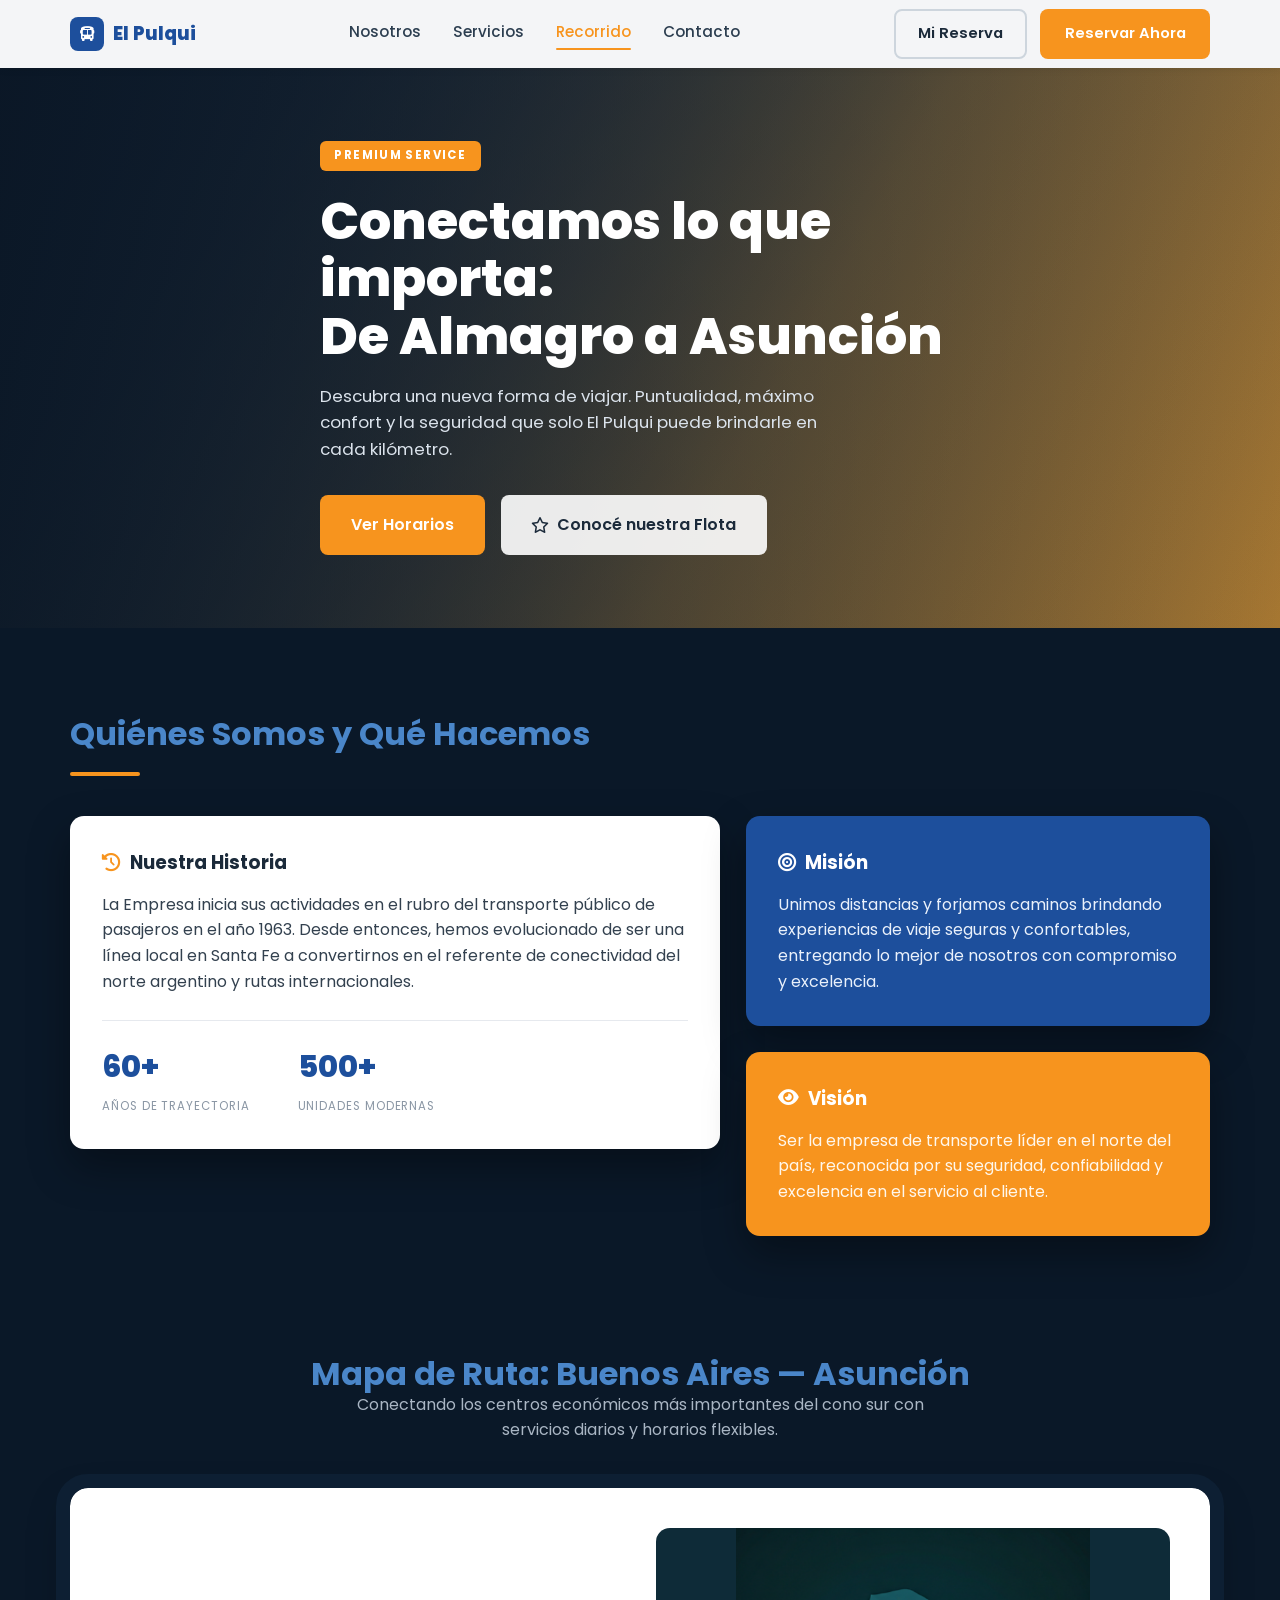
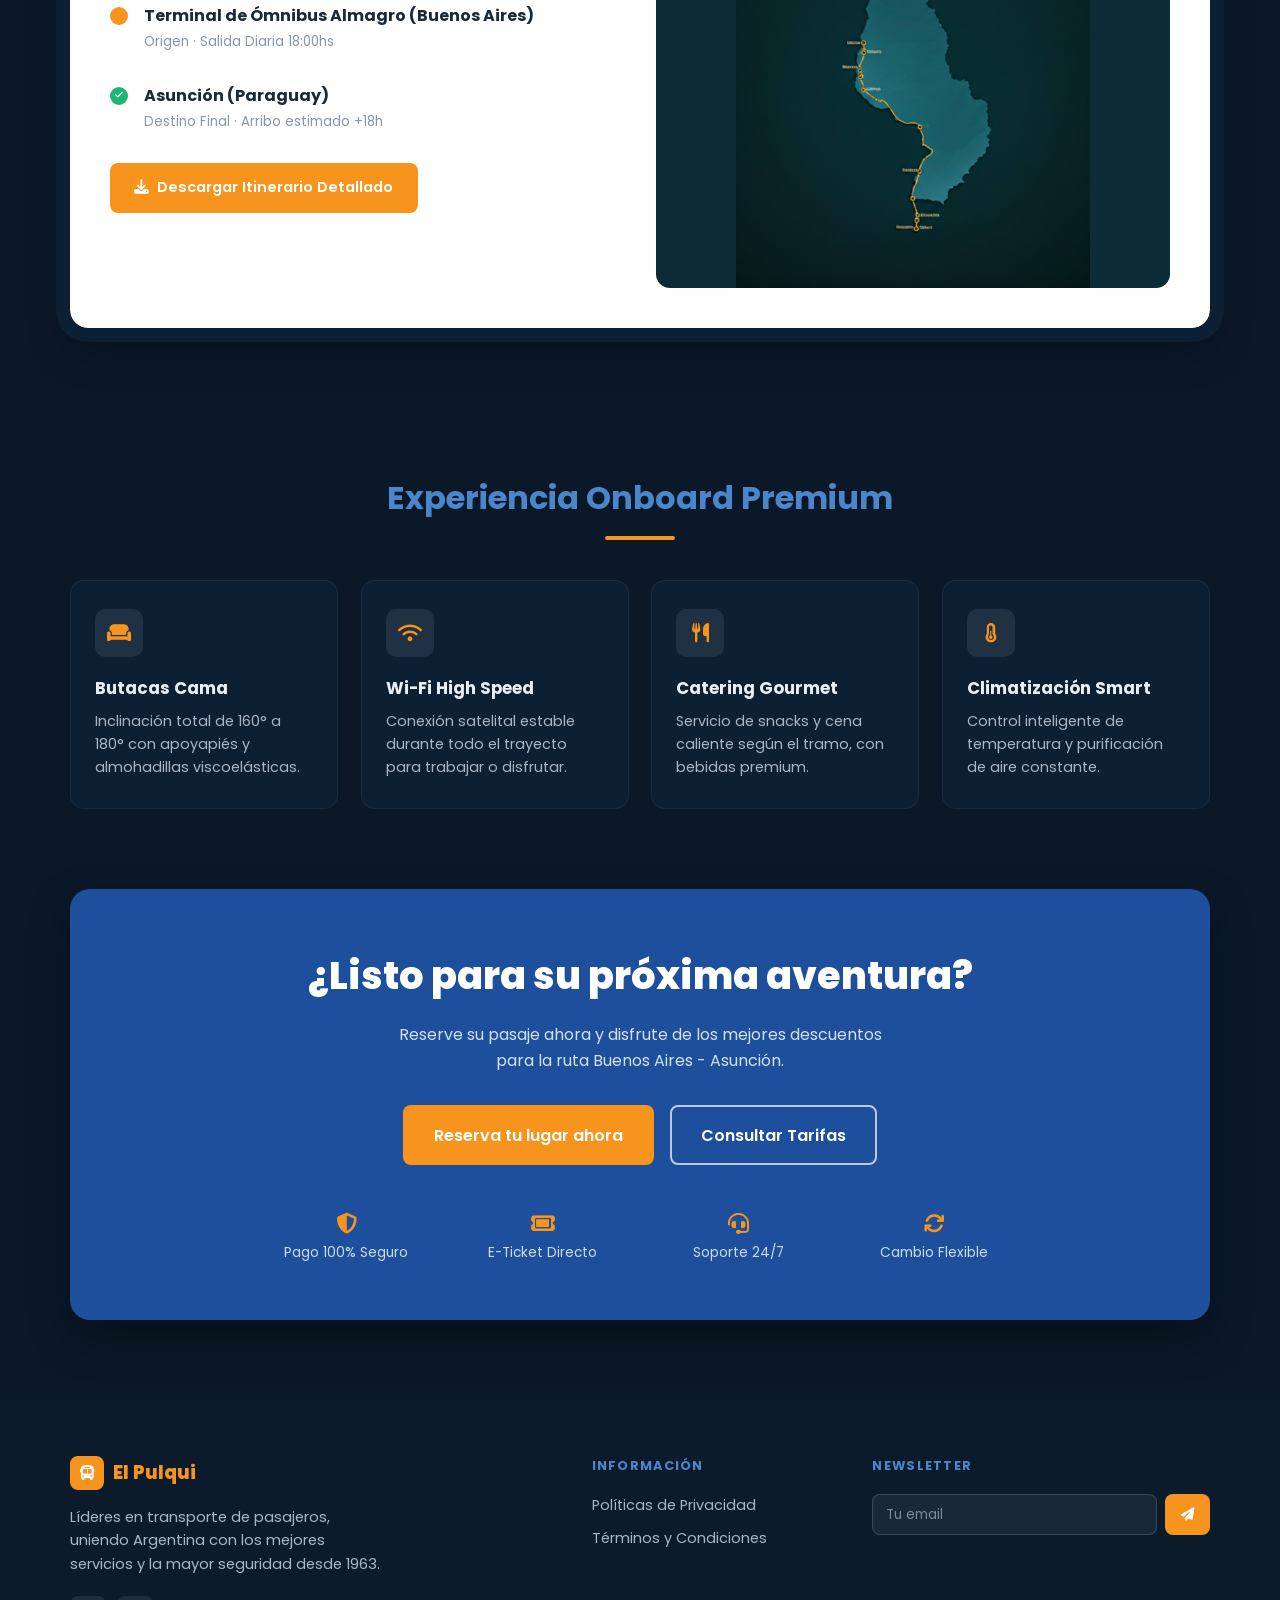
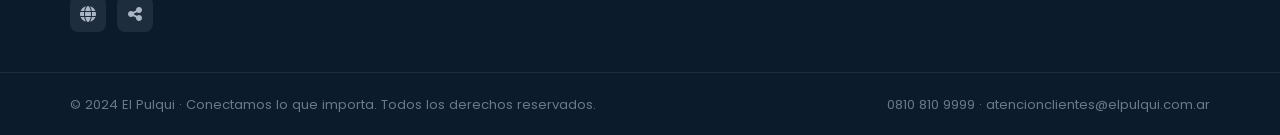
==== index.html @ c439c680 "Agregar archivos HTML y CSS para la página de inicio de El Pulqui" ====
<!doctype html>
<html lang="es">
  <head>
    <meta charset="UTF-8" />
    <meta name="viewport" content="width=device-width, initial-scale=1.0" />
    <title>El Pulqui — Conectamos lo que importa</title>

    <!-- Tipografía -->
    <link rel="preconnect" href="https://fonts.googleapis.com" />
    <link rel="preconnect" href="https://fonts.gstatic.com" crossorigin />
    <link
      href="https://fonts.googleapis.com/css2?family=Poppins:wght@400;500;600;700;800&display=swap"
      rel="stylesheet"
    />

    <!-- Iconos -->
    <link
      rel="stylesheet"
      href="https://cdnjs.cloudflare.com/ajax/libs/font-awesome/6.5.1/css/all.min.css"
    />

    <!-- Estilos -->
    <link rel="stylesheet" href="styles.css" />
  </head>
  <body>
    <!-- ============ HEADER / NAVBAR ============ -->
    <header class="navbar">
      <div class="container navbar__inner">
        <a href="#" class="logo">
          <span class="logo__icon"><i class="fa-solid fa-bus"></i></span>
          <span class="logo__text">El Pulqui</span>
        </a>

        <nav class="nav">
          <a href="#nosotros">Nosotros</a>
          <a href="#servicios">Servicios</a>
          <a href="#recorrido" class="nav__active">Recorrido</a>
          <a href="#contacto">Contacto</a>
        </nav>

        <div class="navbar__actions">
          <a href="#" class="btn btn--ghost">Mi Reserva</a>
          <a href="#" class="btn btn--orange">Reservar Ahora</a>
        </div>
      </div>
    </header>

    <!-- ============ HERO ============ -->
    <section class="hero">
      <div class="hero__overlay"></div>
      <div class="container hero__content">
        <span class="badge">PREMIUM SERVICE</span>
        <h1 class="hero__title">Conectamos lo que importa:<br />De Almagro a Asunción</h1>
        <p class="hero__text">
          Descubra una nueva forma de viajar. Puntualidad, máximo confort y la seguridad que solo El
          Pulqui puede brindarle en cada kilómetro.
        </p>
        <div class="hero__buttons">
          <a href="#" class="btn btn--orange btn--lg">Ver Horarios</a>
          <a href="#" class="btn btn--light btn--lg"
            ><i class="fa-regular fa-star"></i> Conocé nuestra Flota</a
          >
        </div>
      </div>
    </section>

    <!-- ============ QUIÉNES SOMOS ============ -->
    <section class="about" id="nosotros">
      <div class="container">
        <h2 class="section-title section-title--left">Quiénes Somos y Qué Hacemos</h2>
        <span class="underline"></span>

        <div class="about__grid">
          <!-- Tarjeta historia -->
          <article class="card card--history">
            <h3 class="card__heading">
              <i class="fa-solid fa-clock-rotate-left"></i> Nuestra Historia
            </h3>
            <p>
              La Empresa inicia sus actividades en el rubro del transporte público de pasajeros en
              el año 1963. Desde entonces, hemos evolucionado de ser una línea local en Santa Fe a
              convertirnos en el referente de conectividad del norte argentino y rutas
              internacionales.
            </p>
            <div class="stats">
              <div class="stat">
                <span class="stat__num">60+</span>
                <span class="stat__label">AÑOS DE TRAYECTORIA</span>
              </div>
              <div class="stat">
                <span class="stat__num">500+</span>
                <span class="stat__label">UNIDADES MODERNAS</span>
              </div>
            </div>
          </article>

          <!-- Misión / Visión -->
          <div class="about__side">
            <article class="card card--mission">
              <h3 class="card__heading"><i class="fa-solid fa-bullseye"></i> Misión</h3>
              <p>
                Unimos distancias y forjamos caminos brindando experiencias de viaje seguras y
                confortables, entregando lo mejor de nosotros con compromiso y excelencia.
              </p>
            </article>

            <article class="card card--vision">
              <h3 class="card__heading"><i class="fa-solid fa-eye"></i> Visión</h3>
              <p>
                Ser la empresa de transporte líder en el norte del país, reconocida por su
                seguridad, confiabilidad y excelencia en el servicio al cliente.
              </p>
            </article>
          </div>
        </div>
      </div>
    </section>

    <!-- ============ MAPA DE RUTA ============ -->
    <section class="route" id="recorrido">
      <div class="container">
        <h2 class="section-title section-title--center">Mapa de Ruta: Buenos Aires — Asunción</h2>
        <p class="section-subtitle">
          Conectando los centros económicos más importantes del cono sur con servicios diarios y
          horarios flexibles.
        </p>

        <div class="route__card">
          <div class="route__info">
            <ul class="timeline">
              <li class="timeline__item">
                <span class="timeline__dot timeline__dot--origin"></span>
                <div>
                  <strong>Terminal de Ómnibus Almagro (Buenos Aires)</strong>
                  <small>Origen · Salida Diaria 18:00hs</small>
                </div>
              </li>
              <li class="timeline__item">
                <span class="timeline__dot timeline__dot--end"
                  ><i class="fa-solid fa-check"></i
                ></span>
                <div>
                  <strong>Asunción (Paraguay)</strong>
                  <small>Destino Final · Arribo estimado +18h</small>
                </div>
              </li>
            </ul>
            <a href="#" class="btn btn--orange"
              ><i class="fa-solid fa-download"></i> Descargar Itinerario Detallado</a
            >
          </div>

          <div class="route__map">
            <img
              src="images/mapa-ruta.png"
              alt="Mapa de la ruta Buenos Aires - Asunción"
              class="route__map-img"
            />
          </div>
        </div>
      </div>
    </section>

    <!-- ============ EXPERIENCIA ONBOARD ============ -->
    <section class="experience" id="servicios">
      <div class="container">
        <h2 class="section-title section-title--center">Experiencia Onboard Premium</h2>
        <span class="underline underline--center"></span>

        <div class="experience__grid">
          <article class="feature">
            <span class="feature__icon"><i class="fa-solid fa-couch"></i></span>
            <h4>Butacas Cama</h4>
            <p>Inclinación total de 160° a 180° con apoyapiés y almohadillas viscoelásticas.</p>
          </article>

          <article class="feature">
            <span class="feature__icon"><i class="fa-solid fa-wifi"></i></span>
            <h4>Wi-Fi High Speed</h4>
            <p>Conexión satelital estable durante todo el trayecto para trabajar o disfrutar.</p>
          </article>

          <article class="feature">
            <span class="feature__icon"><i class="fa-solid fa-utensils"></i></span>
            <h4>Catering Gourmet</h4>
            <p>Servicio de snacks y cena caliente según el tramo, con bebidas premium.</p>
          </article>

          <article class="feature">
            <span class="feature__icon"><i class="fa-solid fa-temperature-half"></i></span>
            <h4>Climatización Smart</h4>
            <p>Control inteligente de temperatura y purificación de aire constante.</p>
          </article>
        </div>
      </div>
    </section>

    <!-- ============ CTA ============ -->
    <section class="cta" id="contacto">
      <div class="container cta__box">
        <h2 class="cta__title">¿Listo para su próxima aventura?</h2>
        <p class="cta__text">
          Reserve su pasaje ahora y disfrute de los mejores descuentos para la ruta Buenos Aires -
          Asunción.
        </p>
        <div class="cta__buttons">
          <a href="#" class="btn btn--orange btn--lg">Reserva tu lugar ahora</a>
          <a href="#" class="btn btn--outline-light btn--lg">Consultar Tarifas</a>
        </div>

        <div class="cta__features">
          <div class="cta__feature">
            <i class="fa-solid fa-shield-halved"></i><span>Pago 100% Seguro</span>
          </div>
          <div class="cta__feature">
            <i class="fa-solid fa-ticket"></i><span>E-Ticket Directo</span>
          </div>
          <div class="cta__feature">
            <i class="fa-solid fa-headset"></i><span>Soporte 24/7</span>
          </div>
          <div class="cta__feature">
            <i class="fa-solid fa-arrows-rotate"></i><span>Cambio Flexible</span>
          </div>
        </div>
      </div>
    </section>

    <!-- ============ FOOTER ============ -->
    <footer class="footer">
      <div class="container footer__grid">
        <div class="footer__brand">
          <a href="#" class="logo logo--footer">
            <span class="logo__icon"><i class="fa-solid fa-bus"></i></span>
            <span class="logo__text">El Pulqui</span>
          </a>
          <p>
            Líderes en transporte de pasajeros, uniendo Argentina con los mejores servicios y la
            mayor seguridad desde 1963.
          </p>
          <div class="footer__social">
            <a href="#"><i class="fa-solid fa-globe"></i></a>
            <a href="#"><i class="fa-solid fa-share-nodes"></i></a>
          </div>
        </div>

        <div class="footer__col">
          <h5>INFORMACIÓN</h5>
          <a href="#">Políticas de Privacidad</a>
          <a href="#">Términos y Condiciones</a>
        </div>

        <div class="footer__col">
          <h5>NEWSLETTER</h5>
          <form class="newsletter" onsubmit="return false">
            <input type="email" placeholder="Tu email" aria-label="Tu email" />
            <button type="submit"><i class="fa-solid fa-paper-plane"></i></button>
          </form>
        </div>
      </div>

      <div class="footer__bottom">
        <div class="container footer__bottom-inner">
          <span>© 2024 El Pulqui · Conectamos lo que importa. Todos los derechos reservados.</span>
          <span>0810 810 9999 · atencionclientes@elpulqui.com.ar</span>
        </div>
      </div>
    </footer>
  </body>
</html>
---- styles.css ----
/* ============================================================
   El Pulqui — Landing page
   Variables de color y reset
   ============================================================ */
:root {
  --navy: #0a1828; /* fondo oscuro principal   */
  --navy-2: #0d1f33; /* fondo alterno            */
  --orange: #f7941e; /* naranja de marca         */
  --orange-dark: #e07f0c;
  --blue: #1d4f9c; /* azul de marca            */
  --blue-light: #4a86c9; /* títulos de sección       */
  --text: #e9eef5;
  --text-muted: #aab6c4;
  --white: #ffffff;
  --radius: 14px;
  --shadow: 0 18px 40px rgba(0, 0, 0, 0.35);
}

* {
  margin: 0;
  padding: 0;
  box-sizing: border-box;
}

html {
  scroll-behavior: smooth;
}

body {
  font-family: 'Poppins', system-ui, sans-serif;
  background: var(--navy);
  color: var(--text);
  line-height: 1.6;
}

a {
  text-decoration: none;
  color: inherit;
}
ul {
  list-style: none;
}
img {
  max-width: 100%;
  display: block;
}

.container {
  width: min(1140px, 92%);
  margin-inline: auto;
}

/* ============================================================
   Botones
   ============================================================ */
.btn {
  display: inline-flex;
  align-items: center;
  gap: 0.5rem;
  padding: 0.7rem 1.4rem;
  border-radius: 8px;
  font-weight: 600;
  font-size: 0.92rem;
  cursor: pointer;
  border: 2px solid transparent;
  transition:
    transform 0.15s ease,
    background 0.2s ease,
    color 0.2s ease;
}
.btn:hover {
  transform: translateY(-2px);
}
.btn--lg {
  padding: 0.95rem 1.8rem;
  font-size: 1rem;
}

.btn--orange {
  background: var(--orange);
  color: #fff;
}
.btn--orange:hover {
  background: var(--orange-dark);
}

.btn--ghost {
  background: transparent;
  border-color: #cdd5dd;
  color: #1b2a3a;
}
.btn--ghost:hover {
  background: #eef1f4;
}

.btn--light {
  background: rgba(255, 255, 255, 0.9);
  color: #1b2a3a;
}
.btn--light:hover {
  background: #fff;
}

.btn--outline-light {
  background: transparent;
  border-color: rgba(255, 255, 255, 0.7);
  color: #fff;
}
.btn--outline-light:hover {
  background: rgba(255, 255, 255, 0.12);
}

/* ============================================================
   Header / Navbar
   ============================================================ */
.navbar {
  position: sticky;
  top: 0;
  z-index: 50;
  background: #f4f5f7;
  box-shadow: 0 1px 8px rgba(0, 0, 0, 0.08);
}
.navbar__inner {
  display: flex;
  align-items: center;
  justify-content: space-between;
  height: 68px;
}

.logo {
  display: flex;
  align-items: center;
  gap: 0.55rem;
  font-weight: 800;
  font-size: 1.15rem;
  color: var(--blue);
}
.logo__icon {
  display: grid;
  place-items: center;
  width: 34px;
  height: 34px;
  background: var(--blue);
  color: #fff;
  border-radius: 8px;
  font-size: 0.9rem;
}

.nav {
  display: flex;
  gap: 2rem;
}
.nav a {
  color: #2c3e50;
  font-weight: 500;
  font-size: 0.95rem;
  position: relative;
  padding-bottom: 4px;
}
.nav a:hover {
  color: var(--orange);
}
.nav__active {
  color: var(--orange) !important;
}
.nav__active::after {
  content: '';
  position: absolute;
  left: 0;
  bottom: -2px;
  width: 100%;
  height: 2px;
  background: var(--orange);
  border-radius: 2px;
}

.navbar__actions {
  display: flex;
  gap: 0.8rem;
}

/* ============================================================
   Hero
   ============================================================ */
.hero {
  position: relative;
  min-height: 560px;
  display: flex;
  align-items: center;
  /* Reemplazá la URL por tu imagen: url("images/hero-bus.jpg") */
  background:
    linear-gradient(120deg, #1a2a3f 0%, rgba(26, 42, 63, 0.2) 60%),
    url('https://images.unsplash.com/photo-1544620347-c4fd4a3d5957?auto=format&fit=crop&w=1600&q=80')
      center/cover no-repeat,
    linear-gradient(120deg, #16334d, #c98a2e);
  color: #fff;
  overflow: hidden;
}
.hero__overlay {
  position: absolute;
  inset: 0;
  background: linear-gradient(
    100deg,
    rgba(8, 20, 34, 0.85) 0%,
    rgba(8, 20, 34, 0.35) 55%,
    transparent 100%
  );
}
.hero__content {
  position: relative;
  max-width: 640px;
  padding: 3rem 0;
}

.badge {
  display: inline-block;
  background: var(--orange);
  color: #fff;
  font-size: 0.72rem;
  font-weight: 700;
  letter-spacing: 0.12em;
  padding: 0.35rem 0.9rem;
  border-radius: 6px;
  margin-bottom: 1.4rem;
}
.hero__title {
  font-size: clamp(2rem, 5vw, 3.2rem);
  font-weight: 800;
  line-height: 1.12;
  margin-bottom: 1.1rem;
}
.hero__text {
  color: #dbe3ec;
  font-size: 1.05rem;
  max-width: 520px;
  margin-bottom: 2rem;
}
.hero__buttons {
  display: flex;
  flex-wrap: wrap;
  gap: 1rem;
}

/* ============================================================
   Quiénes Somos
   ============================================================ */
.about {
  background: var(--navy);
  padding: 5rem 0;
}

.section-title {
  font-weight: 700;
  font-size: clamp(1.6rem, 3vw, 2rem);
  color: var(--blue-light);
}
.section-title--left {
  text-align: left;
}
.section-title--center {
  text-align: center;
}

.underline {
  display: block;
  width: 70px;
  height: 4px;
  background: var(--orange);
  border-radius: 3px;
  margin: 0.8rem 0 2.5rem;
}
.underline--center {
  margin-inline: auto;
}

.section-subtitle {
  text-align: center;
  color: var(--text-muted);
  max-width: 620px;
  margin: -0.5rem auto 2.8rem;
}

.about__grid {
  display: grid;
  grid-template-columns: 1.4fr 1fr;
  gap: 1.6rem;
  align-items: start;
}
.about__side {
  display: grid;
  gap: 1.6rem;
}

.card {
  border-radius: var(--radius);
  padding: 2rem;
  box-shadow: var(--shadow);
}
.card__heading {
  display: flex;
  align-items: center;
  gap: 0.6rem;
  font-size: 1.15rem;
  margin-bottom: 0.9rem;
}
.card__heading i {
  color: var(--orange);
}

.card--history {
  background: #fff;
  color: #33414f;
}
.card--history .card__heading {
  color: #1b2a3a;
}

.stats {
  display: flex;
  gap: 3rem;
  margin-top: 1.6rem;
  padding-top: 1.4rem;
  border-top: 1px solid #e6e9ee;
}
.stat__num {
  display: block;
  font-size: 1.9rem;
  font-weight: 800;
  color: var(--blue);
}
.stat__label {
  font-size: 0.72rem;
  letter-spacing: 0.08em;
  color: #8a96a4;
}

.card--mission {
  background: var(--blue);
  color: #eaf1fb;
}
.card--mission .card__heading,
.card--mission .card__heading i {
  color: #fff;
}

.card--vision {
  background: var(--orange);
  color: #fff7ec;
}
.card--vision .card__heading,
.card--vision .card__heading i {
  color: #fff;
}

/* ============================================================
   Mapa de Ruta
   ============================================================ */
.route {
  background: var(--navy);
  padding: 2rem 0 5rem;
}

.route__card {
  background: #fff;
  color: #33414f;
  border-radius: 18px;
  box-shadow: var(--shadow);
  padding: 2.5rem;
  display: grid;
  grid-template-columns: 1fr 1fr;
  gap: 2rem;
  align-items: center;
  /* marco oscuro como en el diseño */
  outline: 14px solid var(--navy-2);
}

.timeline {
  display: grid;
  gap: 1.8rem;
  margin-bottom: 1.8rem;
}
.timeline__item {
  display: flex;
  gap: 1rem;
  align-items: flex-start;
}
.timeline__item strong {
  display: block;
  color: #1b2a3a;
}
.timeline__item small {
  color: #8a96a4;
}

.timeline__dot {
  flex-shrink: 0;
  width: 18px;
  height: 18px;
  border-radius: 50%;
  margin-top: 4px;
  display: grid;
  place-items: center;
  font-size: 0.55rem;
  color: #fff;
}
.timeline__dot--origin {
  background: var(--orange);
}
.timeline__dot--end {
  background: #21b573;
}

.route__map {
  height: 100%;
}
.route__map-img {
  width: 100%;
  height: 100%;
  max-height: 360px;
  object-fit: contain;
  border-radius: 14px;
  background: #0e2b38;
}

/* ============================================================
   Experiencia Onboard
   ============================================================ */
.experience {
  background: var(--navy);
  padding: 4rem 0 5rem;
}

.experience__grid {
  display: grid;
  grid-template-columns: repeat(4, 1fr);
  gap: 1.4rem;
}
.feature {
  background: var(--navy-2);
  border: 1px solid rgba(255, 255, 255, 0.06);
  border-radius: var(--radius);
  padding: 1.8rem 1.5rem;
  transition:
    transform 0.2s ease,
    border-color 0.2s ease;
}
.feature:hover {
  transform: translateY(-4px);
  border-color: rgba(247, 148, 30, 0.4);
}
.feature__icon {
  display: grid;
  place-items: center;
  width: 48px;
  height: 48px;
  border-radius: 10px;
  background: rgba(255, 255, 255, 0.08);
  color: var(--orange);
  font-size: 1.2rem;
  margin-bottom: 1.1rem;
}
.feature h4 {
  font-size: 1.05rem;
  margin-bottom: 0.5rem;
}
.feature p {
  color: var(--text-muted);
  font-size: 0.9rem;
}

/* ============================================================
   CTA
   ============================================================ */
.cta {
  background: var(--navy);
  padding: 0 0 5rem;
}
.cta__box {
  background: var(--blue);
  border-radius: 20px;
  text-align: center;
  padding: 3.5rem 2rem;
  box-shadow: var(--shadow);
}
.cta__title {
  font-size: clamp(1.8rem, 4vw, 2.4rem);
  font-weight: 800;
  color: #fff;
  margin-bottom: 1rem;
}
.cta__text {
  color: #d4e1f2;
  max-width: 520px;
  margin: 0 auto 2rem;
}
.cta__buttons {
  display: flex;
  justify-content: center;
  flex-wrap: wrap;
  gap: 1rem;
  margin-bottom: 3rem;
}
.cta__features {
  display: grid;
  grid-template-columns: repeat(4, 1fr);
  gap: 1.5rem;
  max-width: 760px;
  margin-inline: auto;
}
.cta__feature {
  display: flex;
  flex-direction: column;
  align-items: center;
  gap: 0.5rem;
  color: #cdddf0;
  font-size: 0.85rem;
}
.cta__feature i {
  color: var(--orange);
  font-size: 1.3rem;
}

/* ============================================================
   Footer
   ============================================================ */
.footer {
  background: #0b1b2c;
  padding-top: 3.5rem;
}
.footer__grid {
  display: grid;
  grid-template-columns: 2fr 1fr 1fr;
  gap: 2.5rem;
  padding-bottom: 2.5rem;
}
.logo--footer {
  color: var(--orange);
  margin-bottom: 1rem;
}
.logo--footer .logo__icon {
  background: var(--orange);
}
.footer__brand p {
  color: var(--text-muted);
  font-size: 0.92rem;
  max-width: 320px;
}

.footer__social {
  display: flex;
  gap: 0.7rem;
  margin-top: 1.2rem;
}
.footer__social a {
  display: grid;
  place-items: center;
  width: 36px;
  height: 36px;
  border-radius: 8px;
  background: rgba(255, 255, 255, 0.08);
  color: var(--text-muted);
  transition:
    background 0.2s,
    color 0.2s;
}
.footer__social a:hover {
  background: var(--orange);
  color: #fff;
}

.footer__col h5 {
  font-size: 0.8rem;
  letter-spacing: 0.1em;
  color: var(--blue-light);
  margin-bottom: 1.1rem;
}
.footer__col a {
  display: block;
  color: var(--text-muted);
  font-size: 0.9rem;
  margin-bottom: 0.6rem;
}
.footer__col a:hover {
  color: #fff;
}

.newsletter {
  display: flex;
  gap: 0.5rem;
}
.newsletter input {
  flex: 1;
  min-width: 0;
  padding: 0.6rem 0.8rem;
  border-radius: 8px;
  border: 1px solid rgba(255, 255, 255, 0.15);
  background: rgba(255, 255, 255, 0.06);
  color: #fff;
  font-family: inherit;
}
.newsletter input::placeholder {
  color: #7c8a99;
}
.newsletter button {
  border: none;
  background: var(--orange);
  color: #fff;
  padding: 0 1rem;
  border-radius: 8px;
  cursor: pointer;
  transition: background 0.2s;
}
.newsletter button:hover {
  background: var(--orange-dark);
}

.footer__bottom {
  border-top: 1px solid rgba(255, 255, 255, 0.08);
  padding: 1.3rem 0;
}
.footer__bottom-inner {
  display: flex;
  justify-content: space-between;
  flex-wrap: wrap;
  gap: 0.6rem;
  color: #6b7886;
  font-size: 0.82rem;
}

/* ============================================================
   Responsive
   ============================================================ */
@media (max-width: 900px) {
  .about__grid,
  .route__card {
    grid-template-columns: 1fr;
  }
  .experience__grid,
  .cta__features {
    grid-template-columns: repeat(2, 1fr);
  }
  .footer__grid {
    grid-template-columns: 1fr 1fr;
  }
  .nav {
    display: none;
  }
}

@media (max-width: 560px) {
  .navbar__actions .btn--ghost {
    display: none;
  }
  .experience__grid,
  .cta__features,
  .footer__grid,
  .stats {
    grid-template-columns: 1fr;
  }
  .footer__bottom-inner {
    flex-direction: column;
  }
  .hero__buttons,
  .cta__buttons {
    flex-direction: column;
  }
  .hero__buttons .btn,
  .cta__buttons .btn {
    justify-content: center;
  }
}
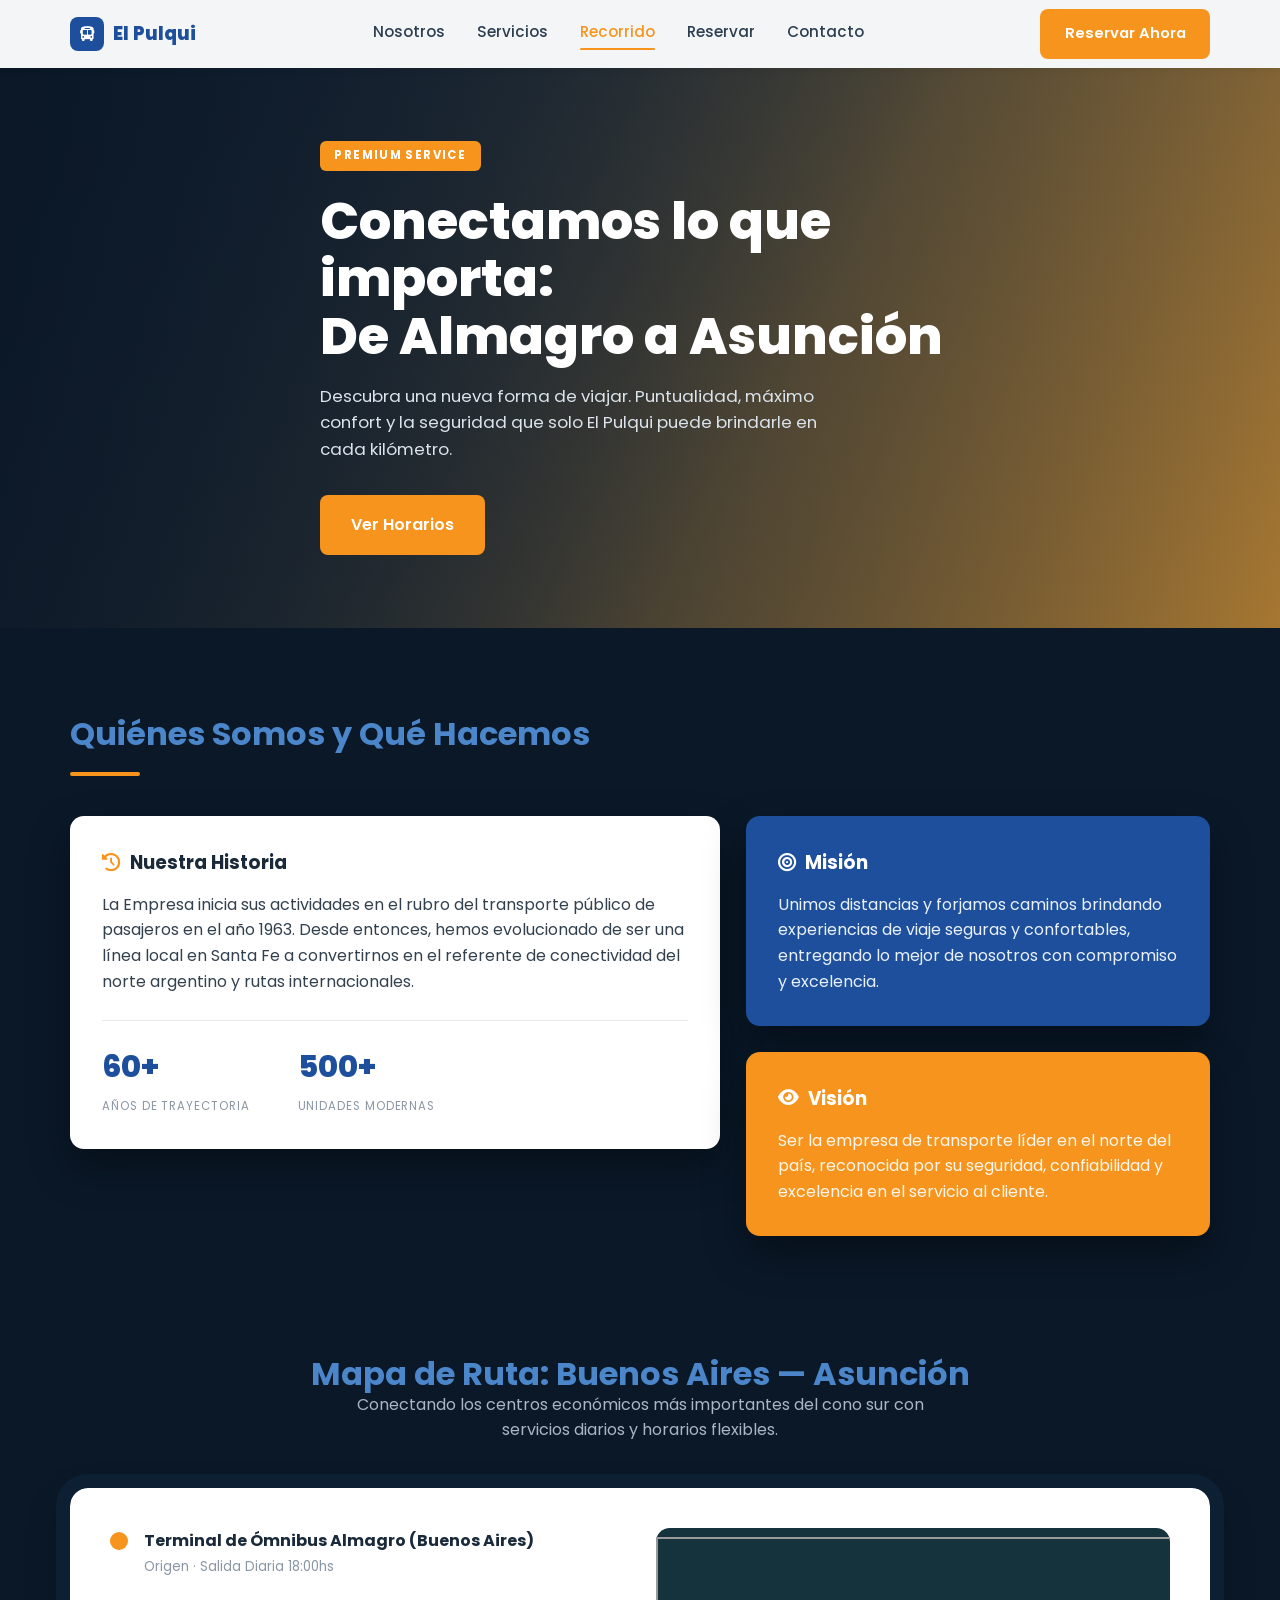
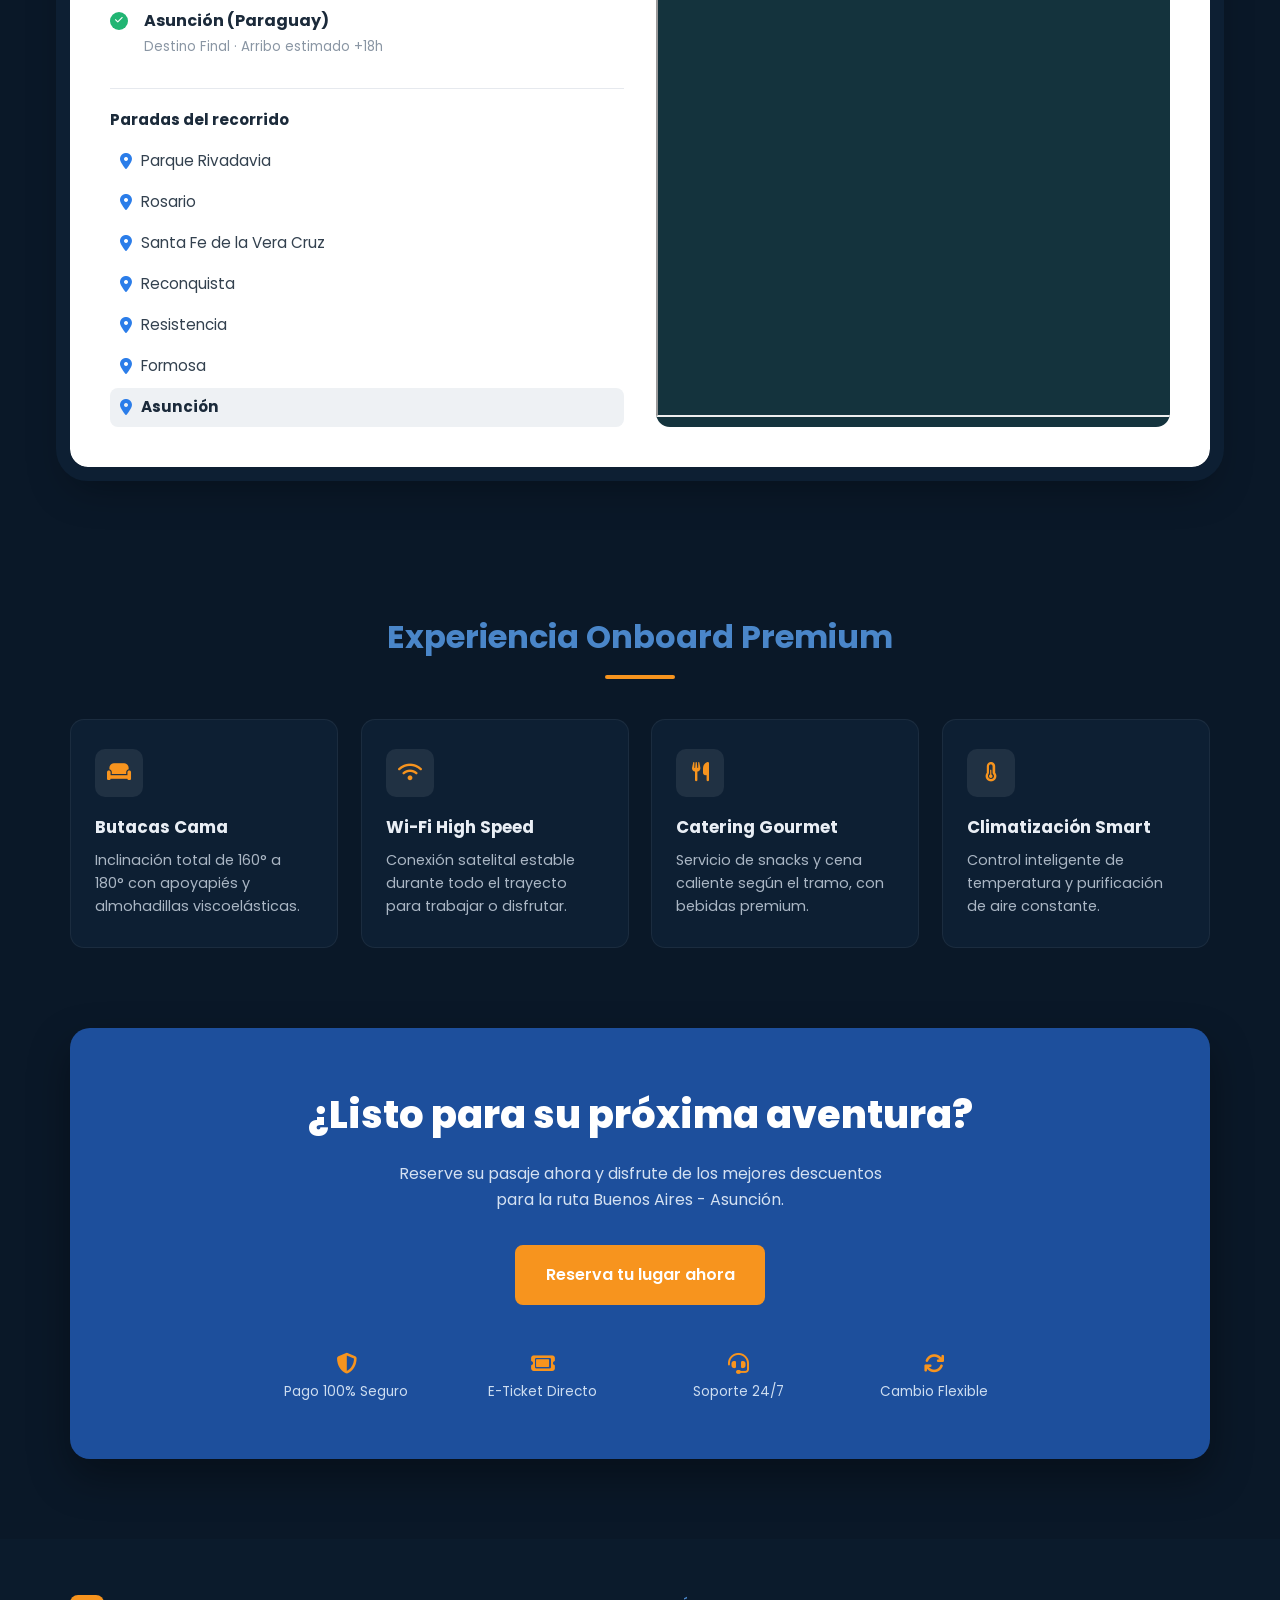
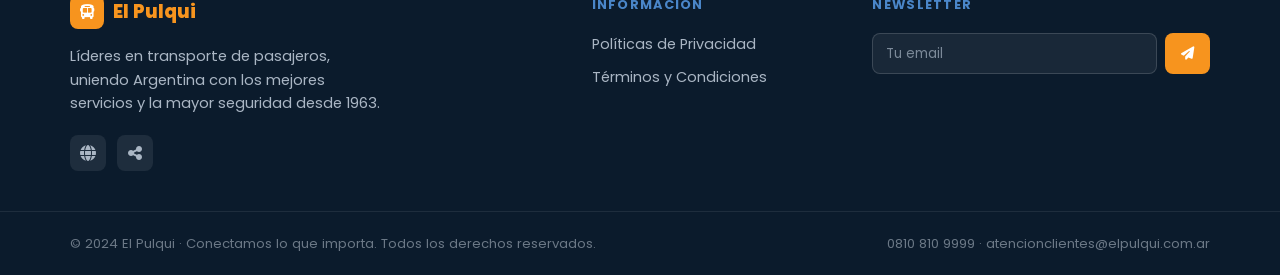
==== commit 907a94f9: "Agregar página de reserva y lógica de simulación de precios" ====
--- a/index.html
+++ b/index.html
@@ -35,12 +35,12 @@
           <a href="#nosotros">Nosotros</a>
           <a href="#servicios">Servicios</a>
           <a href="#recorrido" class="nav__active">Recorrido</a>
+          <a href="reserva.html">Reservar</a>
           <a href="#contacto">Contacto</a>
         </nav>
 
         <div class="navbar__actions">
-          <a href="#" class="btn btn--ghost">Mi Reserva</a>
-          <a href="#" class="btn btn--orange">Reservar Ahora</a>
+          <a href="reserva.html" class="btn btn--orange">Reservar Ahora</a>
         </div>
       </div>
     </header>
@@ -56,10 +56,7 @@
           Pulqui puede brindarle en cada kilómetro.
         </p>
         <div class="hero__buttons">
-          <a href="#" class="btn btn--orange btn--lg">Ver Horarios</a>
-          <a href="#" class="btn btn--light btn--lg"
-            ><i class="fa-regular fa-star"></i> Conocé nuestra Flota</a
-          >
+          <a href="reserva.html#horarios" class="btn btn--orange btn--lg">Ver Horarios</a>
         </div>
       </div>
     </section>
@@ -145,17 +142,34 @@
                 </div>
               </li>
             </ul>
-            <a href="#" class="btn btn--orange"
-              ><i class="fa-solid fa-download"></i> Descargar Itinerario Detallado</a
-            >
+
+            <h4 class="stops__title">Paradas del recorrido</h4>
+            <ul class="stops">
+              <li class="stops__item"><i class="fa-solid fa-location-dot"></i> Parque Rivadavia</li>
+              <li class="stops__item"><i class="fa-solid fa-location-dot"></i> Rosario</li>
+              <li class="stops__item">
+                <i class="fa-solid fa-location-dot"></i> Santa Fe de la Vera Cruz
+              </li>
+              <li class="stops__item"><i class="fa-solid fa-location-dot"></i> Reconquista</li>
+              <li class="stops__item"><i class="fa-solid fa-location-dot"></i> Resistencia</li>
+              <li class="stops__item"><i class="fa-solid fa-location-dot"></i> Formosa</li>
+              <li class="stops__item stops__item--active">
+                <i class="fa-solid fa-location-dot"></i> Asunción
+              </li>
+            </ul>
           </div>
 
           <div class="route__map">
-            <img
+            <iframe
+              src="https://www.google.com/maps/d/embed?mid=1ZiEjesMSJqHmWCk4PWt7P6_c7xiSYDo&ehbc=2E312F"
+              width="640"
+              height="480"
+            ></iframe>
+            <!-- <img
               src="images/mapa-ruta.png"
               alt="Mapa de la ruta Buenos Aires - Asunción"
               class="route__map-img"
-            />
+            /> -->
           </div>
         </div>
       </div>
@@ -204,8 +218,7 @@
           Asunción.
         </p>
         <div class="cta__buttons">
-          <a href="#" class="btn btn--orange btn--lg">Reserva tu lugar ahora</a>
-          <a href="#" class="btn btn--outline-light btn--lg">Consultar Tarifas</a>
+          <a href="reserva.html" class="btn btn--orange btn--lg">Reserva tu lugar ahora</a>
         </div>
 
         <div class="cta__features">
--- a/styles.css
+++ b/styles.css
@@ -369,7 +369,7 @@
   display: grid;
   grid-template-columns: 1fr 1fr;
   gap: 2rem;
-  align-items: center;
+  align-items: stretch;
   /* marco oscuro como en el diseño */
   outline: 14px solid var(--navy-2);
 }
@@ -410,16 +410,52 @@
   background: #21b573;
 }
 
+/* Paradas del recorrido */
+.stops__title {
+  font-size: 0.95rem;
+  color: #1b2a3a;
+  margin: 1.6rem 0 0.6rem;
+  padding-top: 1.2rem;
+  border-top: 1px solid #e6e9ee;
+}
+.stops {
+  display: grid;
+  gap: 0.15rem;
+}
+.stops__item {
+  display: flex;
+  align-items: center;
+  gap: 0.6rem;
+  padding: 0.45rem 0.6rem;
+  border-radius: 8px;
+  color: #33414f;
+  font-size: 0.95rem;
+}
+.stops__item i {
+  color: #2b7de9;
+  font-size: 1rem;
+}
+.stops__item--active {
+  background: #eef1f4;
+  font-weight: 700;
+  color: #1b2a3a;
+}
+
 .route__map {
   height: 100%;
+  min-height: 340px;
+  border-radius: 14px;
+  overflow: hidden;
+  /* mismo teal que el fondo de la imagen, para que se vea integrado */
+  background: #14333d;
+  display: grid;
+  place-items: center;
 }
 .route__map-img {
   width: 100%;
   height: 100%;
-  max-height: 360px;
   object-fit: contain;
-  border-radius: 14px;
-  background: #0e2b38;
+  object-position: center;
 }
 
 /* ============================================================
@@ -628,12 +664,308 @@
 }
 
 /* ============================================================
+   Reserva (página reserva.html)
+   ============================================================ */
+.reserva {
+  background: var(--navy);
+  padding: 4rem 0 4rem;
+}
+
+.reserva__grid {
+  display: grid;
+  grid-template-columns: 1.5fr 1fr;
+  gap: 1.8rem;
+  align-items: start;
+}
+
+/* --- Formulario (tarjeta blanca) --- */
+.reserva__form {
+  background: #fff;
+  color: #33414f;
+  border-radius: 18px;
+  box-shadow: var(--shadow);
+  padding: 2.2rem;
+  display: grid;
+  gap: 1.3rem;
+}
+
+.field {
+  display: grid;
+  gap: 0.45rem;
+}
+.field--row {
+  grid-template-columns: 1fr 1fr;
+  gap: 1.2rem;
+}
+.field label,
+.service legend {
+  font-size: 0.85rem;
+  font-weight: 600;
+  color: #1b2a3a;
+}
+
+.reserva__form select,
+.reserva__form input[type='date'],
+.reserva__form input[type='number'] {
+  width: 100%;
+  padding: 0.7rem 0.8rem;
+  border: 1px solid #cdd5dd;
+  border-radius: 8px;
+  background: #fff;
+  color: #1b2a3a;
+  font-family: inherit;
+  font-size: 0.95rem;
+}
+.reserva__form select:focus,
+.reserva__form input:focus {
+  outline: none;
+  border-color: var(--orange);
+  box-shadow: 0 0 0 3px rgba(247, 148, 30, 0.18);
+}
+
+.field--passengers input {
+  max-width: 120px;
+}
+
+/* --- Tipo de servicio --- */
+.service {
+  border: none;
+  padding: 0;
+  margin: 0;
+}
+.service legend {
+  margin-bottom: 0.6rem;
+  padding: 0;
+}
+.service__options {
+  display: grid;
+  grid-template-columns: repeat(3, 1fr);
+  gap: 0.8rem;
+}
+.service-option {
+  display: block;
+  cursor: pointer;
+  position: relative;
+}
+.service-option input {
+  position: absolute;
+  opacity: 0;
+  pointer-events: none;
+}
+.service-option__body {
+  display: grid;
+  gap: 0.25rem;
+  text-align: center;
+  padding: 1rem 0.6rem;
+  border: 2px solid #e2e7ed;
+  border-radius: 12px;
+  transition:
+    border-color 0.18s ease,
+    background 0.18s ease;
+}
+.service-option__body i {
+  font-size: 1.4rem;
+  color: var(--blue);
+}
+.service-option__body strong {
+  font-size: 0.95rem;
+  color: #1b2a3a;
+}
+.service-option__body small {
+  font-size: 0.75rem;
+  color: #8a96a4;
+  line-height: 1.3;
+}
+.service-option:hover .service-option__body {
+  border-color: rgba(247, 148, 30, 0.5);
+}
+.service-option:has(input:checked) .service-option__body {
+  border-color: var(--orange);
+  background: #fff7ec;
+}
+.service-option:has(input:checked) .service-option__body i {
+  color: var(--orange);
+}
+
+.reserva__aviso {
+  margin: 0;
+  color: #c0392b;
+  font-size: 0.88rem;
+  font-weight: 600;
+}
+
+#confirmar {
+  justify-content: center;
+}
+#confirmar:disabled {
+  opacity: 0.55;
+  cursor: not-allowed;
+  transform: none;
+}
+
+/* --- Panel resumen --- */
+.reserva__summary {
+  background: var(--navy-2);
+  border: 1px solid rgba(255, 255, 255, 0.06);
+  border-radius: 18px;
+  box-shadow: var(--shadow);
+  padding: 2rem;
+  position: sticky;
+  top: 90px;
+}
+.reserva__summary-title {
+  font-size: 1.15rem;
+  color: var(--blue-light);
+  margin-bottom: 1.2rem;
+}
+
+.summary-list {
+  display: grid;
+  gap: 0.1rem;
+  margin-bottom: 1.2rem;
+}
+.summary-list li {
+  display: flex;
+  justify-content: space-between;
+  gap: 1rem;
+  align-items: baseline;
+  padding: 0.6rem 0;
+  border-bottom: 1px solid rgba(255, 255, 255, 0.08);
+}
+.summary-list span {
+  color: var(--text-muted);
+  font-size: 0.88rem;
+}
+.summary-list strong {
+  color: var(--text);
+  font-weight: 600;
+  text-align: right;
+}
+
+.reserva__total {
+  display: flex;
+  justify-content: space-between;
+  align-items: center;
+  background: var(--orange);
+  color: #fff;
+  border-radius: 12px;
+  padding: 1rem 1.2rem;
+  margin-bottom: 1rem;
+}
+.reserva__total span {
+  font-weight: 600;
+  letter-spacing: 0.02em;
+}
+.reserva__total strong {
+  font-size: 1.5rem;
+  font-weight: 800;
+}
+
+.reserva__note {
+  display: flex;
+  align-items: flex-start;
+  gap: 0.5rem;
+  color: var(--text-muted);
+  font-size: 0.8rem;
+}
+.reserva__note i {
+  color: var(--orange);
+  margin-top: 2px;
+}
+
+/* --- Comprobante --- */
+.reserva__ticket {
+  max-width: 520px;
+  margin: 2rem auto 0;
+  background: #fff;
+  color: #33414f;
+  border-radius: 18px;
+  box-shadow: var(--shadow);
+  padding: 2.2rem;
+  border-top: 6px solid #21b573;
+}
+.reserva__ticket-head {
+  display: flex;
+  align-items: center;
+  gap: 0.7rem;
+  margin-bottom: 1.4rem;
+}
+.reserva__ticket-head i {
+  color: #21b573;
+  font-size: 1.8rem;
+}
+.reserva__ticket-head h2 {
+  font-size: 1.3rem;
+  color: #1b2a3a;
+}
+.reserva__ticket .summary-list li {
+  border-bottom: 1px solid #e6e9ee;
+}
+.reserva__ticket .summary-list span {
+  color: #8a96a4;
+}
+.reserva__ticket .summary-list strong {
+  color: #1b2a3a;
+}
+.reserva__ticket .reserva__note {
+  color: #8a96a4;
+}
+
+/* ============================================================
+   Horarios de salida
+   ============================================================ */
+.schedule {
+  background: var(--navy);
+  padding: 2rem 0 5rem;
+}
+.schedule__wrap {
+  overflow-x: auto;
+  border-radius: 14px;
+  box-shadow: var(--shadow);
+}
+.schedule__table {
+  width: 100%;
+  border-collapse: collapse;
+  background: #fff;
+  color: #33414f;
+  min-width: 520px;
+}
+.schedule__table th,
+.schedule__table td {
+  text-align: left;
+  padding: 0.95rem 1.2rem;
+  border-bottom: 1px solid #e6e9ee;
+  font-size: 0.95rem;
+}
+.schedule__table thead th {
+  background: var(--blue);
+  color: #fff;
+  font-size: 0.8rem;
+  letter-spacing: 0.06em;
+  text-transform: uppercase;
+}
+.schedule__table tbody tr:last-child td {
+  border-bottom: none;
+}
+.schedule__table tbody tr:hover {
+  background: #f4f6f9;
+}
+.schedule__table td i {
+  color: var(--orange);
+  margin-right: 0.4rem;
+}
+
+/* ============================================================
    Responsive
    ============================================================ */
 @media (max-width: 900px) {
   .about__grid,
-  .route__card {
+  .route__card,
+  .reserva__grid {
     grid-template-columns: 1fr;
+  }
+  .reserva__summary {
+    position: static;
   }
   .experience__grid,
   .cta__features {
@@ -654,7 +986,9 @@
   .experience__grid,
   .cta__features,
   .footer__grid,
-  .stats {
+  .stats,
+  .field--row,
+  .service__options {
     grid-template-columns: 1fr;
   }
   .footer__bottom-inner {
